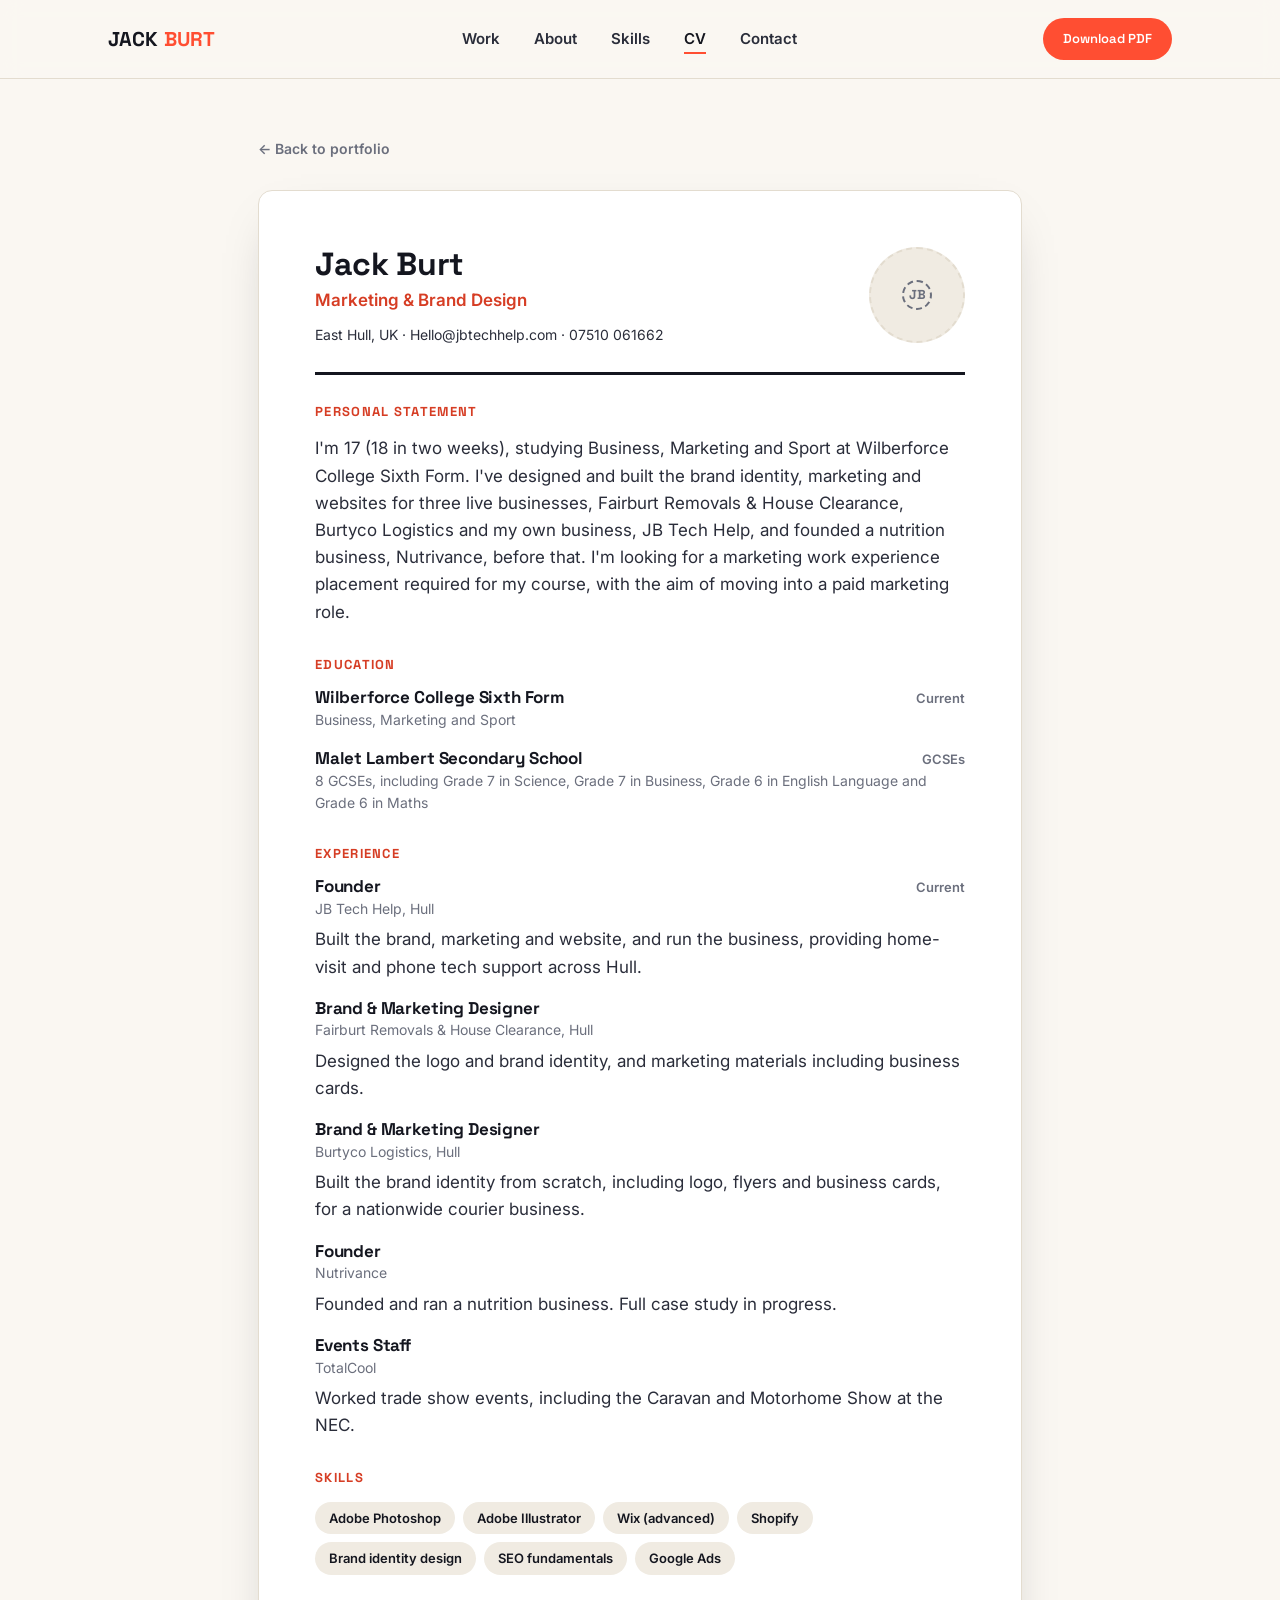
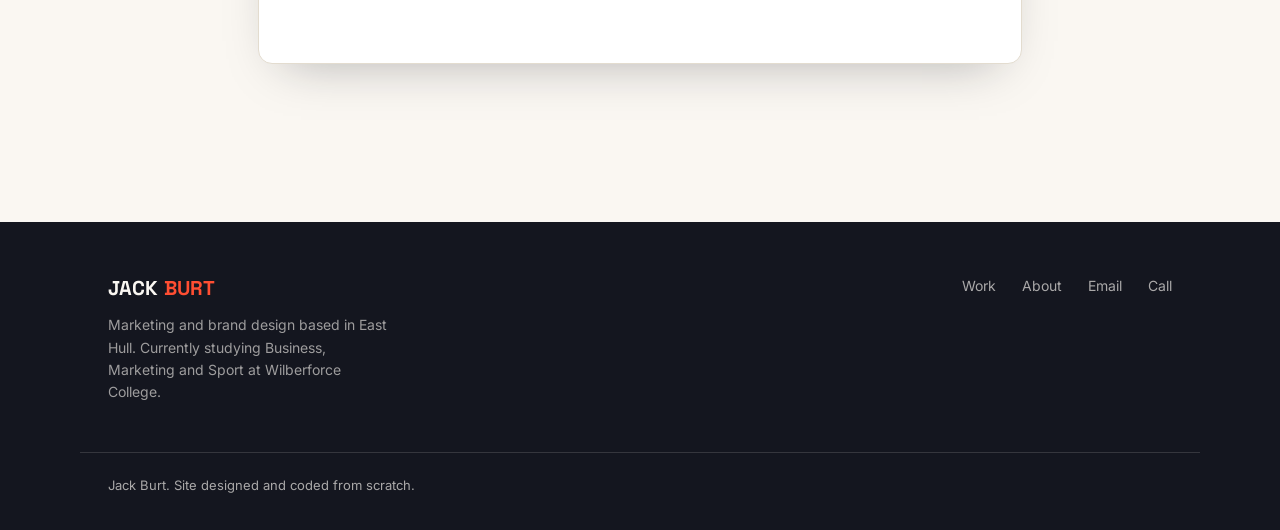
==== cv.html @ b2b3f86e "file structure" ====
<!doctype html>
<html lang="en">
<head>
<meta charset="UTF-8">
<meta name="viewport" content="width=device-width, initial-scale=1.0">
<title>CV | Jack Burt</title>
<meta name="description" content="Jack Burt's CV: education at Wilberforce College and Malet Lambert Secondary School, marketing and brand design experience across three businesses.">
<link rel="preconnect" href="https://fonts.googleapis.com">
<link rel="preconnect" href="https://fonts.gstatic.com" crossorigin>
<link href="https://fonts.googleapis.com/css2?family=Space+Grotesk:wght@500;600;700&family=Inter:wght@400;500;600;700&display=swap" rel="stylesheet">
<link rel="stylesheet" href="assets/css/style.css">
</head>
<body>

<header class="site-nav">
  <div class="container">
    <a href="index.html" class="brand">JACK <span>BURT</span></a>
    <nav>
      <ul class="nav-links">
        <li><a href="index.html#work">Work</a></li>
        <li><a href="index.html#about">About</a></li>
        <li><a href="index.html#skills">Skills</a></li>
        <li><a href="cv.html" class="active">CV</a></li>
        <li><a href="index.html#contact">Contact</a></li>
      </ul>
    </nav>
    <div class="nav-cta">
      <a href="assets/cv/jack-burt-cv.pdf" class="btn btn-accent btn-sm no-print" download>Download PDF</a>
      <button class="nav-toggle" aria-label="Toggle navigation">Menu</button>
    </div>
  </div>
</header>

<section style="padding-top:56px;">
  <div class="container" style="max-width:820px;">
    <a href="index.html" class="cs-back no-print">&larr; Back to portfolio</a>

    <div class="cv-sheet">
      <div class="cv-head">
        <div>
          <h1 style="font-size:32px;margin-bottom:4px;">Jack Burt</h1>
          <p style="margin:0;font-weight:600;color:var(--ember-dark);">Marketing &amp; Brand Design</p>
          <p style="margin:10px 0 0;font-size:14px;">East Hull, UK &middot; Hello@jbtechhelp.com &middot; 07510 061662</p>
        </div>
        <div class="cv-head-photo asset-placeholder">
          <div class="glyph">JB</div>
        </div>
      </div>

      <div class="cv-section">
        <h2>Personal Statement</h2>
        <p>I'm 17 (18 in two weeks), studying Business, Marketing and Sport at Wilberforce College Sixth Form. I've designed and built the brand identity, marketing and websites for three live businesses, Fairburt Removals &amp; House Clearance, Burtyco Logistics and my own business, JB Tech Help, and founded a nutrition business, Nutrivance, before that. I'm looking for a marketing work experience placement required for my course, with the aim of moving into a paid marketing role.</p>
      </div>

      <div class="cv-section">
        <h2>Education</h2>
        <div class="cv-entry">
          <div class="cv-entry-row">
            <h3>Wilberforce College Sixth Form</h3>
            <span class="when">Current</span>
          </div>
          <span class="org">Business, Marketing and Sport</span>
        </div>
        <div class="cv-entry">
          <div class="cv-entry-row">
            <h3>Malet Lambert Secondary School</h3>
            <span class="when">GCSEs</span>
          </div>
          <span class="org">8 GCSEs, including Grade 7 in Science, Grade 7 in Business, Grade 6 in English Language and Grade 6 in Maths</span>
        </div>
      </div>

      <div class="cv-section">
        <h2>Experience</h2>
        <div class="cv-entry">
          <div class="cv-entry-row">
            <h3>Founder</h3>
            <span class="when">Current</span>
          </div>
          <span class="org">JB Tech Help, Hull</span>
          <p style="margin:0;">Built the brand, marketing and website, and run the business, providing home-visit and phone tech support across Hull.</p>
        </div>
        <div class="cv-entry">
          <div class="cv-entry-row">
            <h3>Brand &amp; Marketing Designer</h3>
          </div>
          <span class="org">Fairburt Removals &amp; House Clearance, Hull</span>
          <p style="margin:0;">Designed the logo and brand identity, and marketing materials including business cards.</p>
        </div>
        <div class="cv-entry">
          <div class="cv-entry-row">
            <h3>Brand &amp; Marketing Designer</h3>
          </div>
          <span class="org">Burtyco Logistics, Hull</span>
          <p style="margin:0;">Built the brand identity from scratch, including logo, flyers and business cards, for a nationwide courier business.</p>
        </div>
        <div class="cv-entry">
          <div class="cv-entry-row">
            <h3>Founder</h3>
          </div>
          <span class="org">Nutrivance</span>
          <p style="margin:0;">Founded and ran a nutrition business. Full case study in progress.</p>
        </div>
        <div class="cv-entry">
          <div class="cv-entry-row">
            <h3>Events Staff</h3>
          </div>
          <span class="org">TotalCool</span>
          <p style="margin:0;">Worked trade show events, including the Caravan and Motorhome Show at the NEC.</p>
        </div>
      </div>

      <div class="cv-section">
        <h2>Skills</h2>
        <div class="cv-tags">
          <span>Adobe Photoshop</span>
          <span>Adobe Illustrator</span>
          <span>Wix (advanced)</span>
          <span>Shopify</span>
          <span>Brand identity design</span>
          <span>SEO fundamentals</span>
          <span>Google Ads</span>
        </div>
      </div>
    </div>
  </div>
</section>

<footer style="margin-top:70px;" class="no-print">
  <div class="container">
    <div>
      <a href="index.html" class="brand">JACK <span>BURT</span></a>
      <p style="margin-top:10px;max-width:32ch;color:rgba(250,247,242,0.6);font-size:14px;">Marketing and brand design based in East Hull. Currently studying Business, Marketing and Sport at Wilberforce College.</p>
    </div>
    <ul class="foot-links">
      <li><a href="index.html#work">Work</a></li>
      <li><a href="index.html#about">About</a></li>
      <li><a href="mailto:Hello@jbtechhelp.com">Email</a></li>
      <li><a href="tel:07510061662">Call</a></li>
    </ul>
  </div>
  <div class="container foot-bottom">
    Jack Burt. Site designed and coded from scratch.
  </div>
</footer>

<script src="assets/js/main.js"></script>
</body>
</html>
---- assets/css/style.css ----
/* ==========================================================================
   Jack Burt Portfolio — design system
   ========================================================================== */

:root {
  --ink: #14161f;
  --ink-soft: #2a2d3a;
  --paper: #faf7f2;
  --paper-dim: #f0ebe2;
  --paper-line: #e3dccf;
  --ember: #ff4e32;
  --ember-dark: #d63d24;
  --acid: #c8ff3d;
  --muted: #6b6f7d;
  --white: #ffffff;

  --font-display: "Space Grotesk", "Segoe UI", sans-serif;
  --font-body: "Inter", "Segoe UI", sans-serif;

  --radius: 14px;
  --radius-sm: 8px;
  --container: 1120px;
  --shadow: 0 20px 50px -25px rgba(20, 22, 31, 0.35);
}

* { box-sizing: border-box; }

html { scroll-behavior: smooth; }

body {
  margin: 0;
  background: var(--paper);
  color: var(--ink);
  font-family: var(--font-body);
  font-size: 17px;
  line-height: 1.6;
  -webkit-font-smoothing: antialiased;
}

img { max-width: 100%; display: block; }

a { color: inherit; }

h1, h2, h3, h4 {
  font-family: var(--font-display);
  line-height: 1.1;
  margin: 0 0 0.5em;
  letter-spacing: -0.01em;
}

p { margin: 0 0 1em; color: var(--ink-soft); }

.container {
  max-width: var(--container);
  margin: 0 auto;
  padding: 0 28px;
}

.eyebrow {
  display: inline-flex;
  align-items: center;
  gap: 8px;
  font-family: var(--font-display);
  font-size: 13px;
  font-weight: 600;
  letter-spacing: 0.14em;
  text-transform: uppercase;
  color: var(--ember-dark);
  margin-bottom: 14px;
}

.eyebrow::before {
  content: "";
  width: 22px;
  height: 2px;
  background: var(--ember);
  display: inline-block;
}

/* ---------- Buttons ---------- */
.btn {
  display: inline-flex;
  align-items: center;
  gap: 10px;
  font-family: var(--font-display);
  font-weight: 600;
  font-size: 15px;
  padding: 13px 26px;
  border-radius: 999px;
  text-decoration: none;
  border: 2px solid transparent;
  cursor: pointer;
  transition: transform 0.15s ease, box-shadow 0.15s ease, background 0.15s ease, color 0.15s ease;
}

.btn-primary {
  background: var(--ink);
  color: var(--paper);
}
.btn-primary:hover { transform: translateY(-2px); box-shadow: var(--shadow); background: var(--ember); }

.btn-ghost {
  background: transparent;
  color: var(--ink);
  border-color: var(--ink);
}
.btn-ghost:hover { transform: translateY(-2px); background: var(--ink); color: var(--paper); }

.btn-accent {
  background: var(--ember);
  color: var(--white);
}
.btn-accent:hover { transform: translateY(-2px); box-shadow: var(--shadow); background: var(--ember-dark); }

.btn-sm { padding: 9px 18px; font-size: 13px; }

/* ---------- Nav ---------- */
.site-nav {
  position: sticky;
  top: 0;
  z-index: 50;
  background: rgba(250, 247, 242, 0.88);
  backdrop-filter: blur(10px);
  border-bottom: 1px solid var(--paper-line);
}

.site-nav .container {
  display: flex;
  align-items: center;
  justify-content: space-between;
  height: 78px;
}

.brand {
  font-family: var(--font-display);
  font-weight: 700;
  font-size: 20px;
  text-decoration: none;
  color: var(--ink);
  display: flex;
  align-items: baseline;
  gap: 6px;
}
.brand span { color: var(--ember); }

.nav-links {
  display: flex;
  align-items: center;
  gap: 34px;
  list-style: none;
  margin: 0;
  padding: 0;
}

.nav-links a {
  text-decoration: none;
  font-weight: 600;
  font-size: 15px;
  color: var(--ink-soft);
  position: relative;
  padding-bottom: 4px;
}
.nav-links a:hover, .nav-links a.active { color: var(--ink); }
.nav-links a.active::after {
  content: "";
  position: absolute;
  left: 0; right: 0; bottom: -2px;
  height: 2px;
  background: var(--ember);
}

.nav-cta { display: flex; align-items: center; gap: 14px; }

.nav-toggle {
  display: none;
  background: none;
  border: none;
  font-family: var(--font-display);
  font-weight: 700;
  font-size: 14px;
  cursor: pointer;
}

@media (max-width: 820px) {
  .nav-links { display: none; }
  .nav-toggle { display: block; }
  .nav-links.open {
    display: flex;
    flex-direction: column;
    position: absolute;
    top: 78px; left: 0; right: 0;
    background: var(--paper);
    padding: 20px 28px 28px;
    border-bottom: 1px solid var(--paper-line);
    gap: 18px;
  }
}

/* ---------- Hero ---------- */
.hero {
  padding: 100px 0 80px;
  position: relative;
  overflow: hidden;
}

.hero::before {
  content: "";
  position: absolute;
  top: -160px; right: -160px;
  width: 480px; height: 480px;
  background: radial-gradient(circle, rgba(255, 78, 50, 0.16), transparent 70%);
  border-radius: 50%;
  pointer-events: none;
}

.hero-grid {
  display: grid;
  grid-template-columns: 1.2fr 0.8fr;
  gap: 60px;
  align-items: center;
}

.hero h1 {
  font-size: clamp(42px, 6vw, 74px);
  margin-bottom: 22px;
}

.hero h1 .accent { color: var(--ember); }

.hero-lede {
  font-size: 19px;
  max-width: 46ch;
  color: var(--ink-soft);
}

.hero-actions {
  display: flex;
  gap: 16px;
  margin-top: 34px;
  flex-wrap: wrap;
}

.hero-facts {
  display: flex;
  gap: 28px;
  margin-top: 46px;
  flex-wrap: wrap;
}

.hero-fact strong {
  display: block;
  font-family: var(--font-display);
  font-size: 26px;
}
.hero-fact span {
  font-size: 13px;
  color: var(--muted);
  text-transform: uppercase;
  letter-spacing: 0.08em;
}

.headshot-frame {
  aspect-ratio: 4/5;
  border-radius: var(--radius);
  background: var(--ink);
  position: relative;
  overflow: hidden;
  box-shadow: var(--shadow);
}

.headshot-frame img {
  width: 100%; height: 100%; object-fit: cover;
}

.headshot-placeholder {
  position: absolute;
  inset: 10px;
  border: 2px dashed rgba(250, 247, 242, 0.35);
  border-radius: calc(var(--radius) - 4px);
  display: flex;
  flex-direction: column;
  align-items: center;
  justify-content: center;
  gap: 10px;
  color: rgba(250, 247, 242, 0.65);
  text-align: center;
  padding: 20px;
}
.headshot-placeholder .glyph {
  width: 56px; height: 56px;
  border-radius: 50%;
  border: 2px dashed rgba(250, 247, 242, 0.5);
  display: flex; align-items: center; justify-content: center;
  font-family: var(--font-display);
  font-size: 22px;
}
.headshot-placeholder small {
  font-size: 12px;
  letter-spacing: 0.04em;
}

@media (max-width: 900px) {
  .hero-grid { grid-template-columns: 1fr; }
  .headshot-frame { max-width: 320px; margin: 0 auto; }
}

/* ---------- Sections ---------- */
section { padding: 88px 0; }
.section-dark { background: var(--ink); color: var(--paper); }
.section-dark p { color: rgba(250, 247, 242, 0.75); }
.section-dark h2 { color: var(--paper); }
.section-dim { background: var(--paper-dim); }

.section-head {
  max-width: 640px;
  margin-bottom: 48px;
}

.section-head h2 { font-size: clamp(30px, 4vw, 42px); }

/* ---------- Work / case study cards ---------- */
.work-grid {
  display: grid;
  grid-template-columns: repeat(2, 1fr);
  gap: 26px;
}

.work-card {
  background: var(--white);
  border-radius: var(--radius);
  border: 1px solid var(--paper-line);
  padding: 34px;
  text-decoration: none;
  color: var(--ink);
  display: flex;
  flex-direction: column;
  gap: 18px;
  transition: transform 0.2s ease, box-shadow 0.2s ease, border-color 0.2s ease;
  position: relative;
}

.work-card:hover {
  transform: translateY(-6px);
  box-shadow: var(--shadow);
  border-color: transparent;
}

.work-card .tag {
  align-self: flex-start;
  font-size: 12px;
  font-weight: 700;
  letter-spacing: 0.08em;
  text-transform: uppercase;
  padding: 6px 12px;
  border-radius: 999px;
  background: var(--paper-dim);
  color: var(--ink-soft);
}

.work-card.is-soon { opacity: 0.75; }
.work-card.is-soon .tag { background: rgba(255, 78, 50, 0.12); color: var(--ember-dark); }

.work-card h3 { font-size: 26px; margin-bottom: 4px; }

.work-card .biz { font-size: 13px; color: var(--muted); text-transform: uppercase; letter-spacing: 0.06em; margin-bottom: 2px;}

.work-card .go {
  margin-top: auto;
  display: flex;
  align-items: center;
  gap: 8px;
  font-family: var(--font-display);
  font-weight: 700;
  font-size: 14px;
}

.work-card .go .arrow { transition: transform 0.2s ease; }
.work-card:hover .go .arrow { transform: translateX(6px); }

@media (max-width: 760px) {
  .work-grid { grid-template-columns: 1fr; }
}

/* ---------- Skills ---------- */
.skills-grid {
  display: grid;
  grid-template-columns: repeat(auto-fit, minmax(220px, 1fr));
  gap: 22px;
}

.skill-card {
  background: rgba(250, 247, 242, 0.04);
  border: 1px solid rgba(250, 247, 242, 0.14);
  border-radius: var(--radius-sm);
  padding: 24px;
}

.skill-card h4 { color: var(--acid); font-size: 15px; text-transform: uppercase; letter-spacing: 0.06em; margin-bottom: 10px; }
.skill-card ul { margin: 0; padding-left: 18px; }
.skill-card li { margin-bottom: 6px; color: rgba(250, 247, 242, 0.8); }

/* ---------- CV teaser / contact ---------- */
.split {
  display: grid;
  grid-template-columns: 1fr 1fr;
  gap: 50px;
  align-items: center;
}

@media (max-width: 860px) {
  .split { grid-template-columns: 1fr; }
}

.contact-list { list-style: none; padding: 0; margin: 24px 0 0; display: flex; flex-direction: column; gap: 14px; }
.contact-list a { text-decoration: none; font-weight: 600; font-size: 18px; border-bottom: 2px solid var(--ember); padding-bottom: 2px; }

/* ---------- Footer ---------- */
footer {
  background: var(--ink);
  color: rgba(250, 247, 242, 0.65);
  padding: 50px 0 34px;
}
footer .container {
  display: flex;
  justify-content: space-between;
  align-items: flex-start;
  flex-wrap: wrap;
  gap: 24px;
}
footer .brand { color: var(--paper); }
footer .foot-links { display: flex; gap: 26px; list-style: none; padding: 0; margin: 0; flex-wrap: wrap; }
footer .foot-links a { text-decoration: none; color: rgba(250, 247, 242, 0.65); font-size: 14px; }
footer .foot-links a:hover { color: var(--paper); }
footer .foot-bottom {
  border-top: 1px solid rgba(250, 247, 242, 0.14);
  margin-top: 34px;
  padding-top: 22px;
  font-size: 13px;
}

/* ---------- Case study pages ---------- */
.cs-hero {
  padding: 60px 0 50px;
}
.cs-back {
  display: inline-flex;
  align-items: center;
  gap: 8px;
  text-decoration: none;
  font-weight: 600;
  font-size: 14px;
  color: var(--muted);
  margin-bottom: 30px;
}
.cs-back:hover { color: var(--ink); }

.cs-meta-row {
  display: flex;
  align-items: center;
  gap: 20px;
  flex-wrap: wrap;
  margin-top: 26px;
}

.cs-meta {
  display: flex;
  flex-direction: column;
  gap: 2px;
  padding-right: 22px;
  border-right: 1px solid var(--paper-line);
}
.cs-meta:last-child { border-right: none; }
.cs-meta span { font-size: 12px; text-transform: uppercase; letter-spacing: 0.07em; color: var(--muted); }
.cs-meta strong { font-family: var(--font-display); font-size: 16px; }

.logo-panel {
  background: var(--white);
  border: 1px solid var(--paper-line);
  border-radius: var(--radius);
  padding: 50px;
  display: flex;
  align-items: center;
  justify-content: center;
  min-height: 220px;
}
.logo-panel img { max-height: 160px; }

.asset-placeholder {
  border: 2px dashed var(--paper-line);
  border-radius: var(--radius-sm);
  background: var(--paper-dim);
  display: flex;
  flex-direction: column;
  align-items: center;
  justify-content: center;
  text-align: center;
  gap: 8px;
  color: var(--muted);
  padding: 30px 16px;
  min-height: 100%;
}
.asset-placeholder .glyph {
  width: 40px; height: 40px;
  border-radius: 50%;
  border: 2px dashed var(--muted);
  display: flex; align-items: center; justify-content: center;
  font-family: var(--font-display);
  font-weight: 700;
}
.asset-placeholder code {
  font-size: 12px;
  background: var(--paper);
  border: 1px solid var(--paper-line);
  padding: 2px 8px;
  border-radius: 6px;
}

.gallery {
  display: grid;
  grid-template-columns: repeat(3, 1fr);
  gap: 20px;
}
.gallery-item { aspect-ratio: 4/3; }
.gallery-item.tall { aspect-ratio: 3/4; }
.gallery-item.wide { aspect-ratio: 16/9; grid-column: span 2; }
.gallery-item img, .gallery-item .asset-placeholder { width: 100%; height: 100%; border-radius: var(--radius-sm); object-fit: cover; }

@media (max-width: 760px) {
  .gallery { grid-template-columns: repeat(2, 1fr); }
  .gallery-item.wide { grid-column: span 2; }
}

.site-feature {
  background: var(--ink);
  color: var(--paper);
  border-radius: var(--radius);
  padding: 50px;
  display: grid;
  grid-template-columns: 1fr 1fr;
  gap: 40px;
  align-items: center;
}
.site-feature p { color: rgba(250, 247, 242, 0.75); }
.site-feature .preview {
  border-radius: var(--radius-sm);
  overflow: hidden;
  border: 1px solid rgba(250, 247, 242, 0.16);
  box-shadow: 0 30px 60px -30px rgba(0,0,0,0.6);
}
.site-feature .preview img { width: 100%; display: block; }

@media (max-width: 860px) {
  .site-feature { grid-template-columns: 1fr; padding: 34px; }
}

.impact-list {
  list-style: none;
  padding: 0;
  margin: 0;
  display: grid;
  grid-template-columns: repeat(2, 1fr);
  gap: 20px;
}
.impact-list li {
  background: var(--white);
  border: 1px solid var(--paper-line);
  border-radius: var(--radius-sm);
  padding: 22px 24px;
}
.impact-list strong { display: block; font-family: var(--font-display); margin-bottom: 6px; }

@media (max-width: 760px) {
  .impact-list { grid-template-columns: 1fr; }
}

.cs-nav {
  display: flex;
  justify-content: space-between;
  border-top: 1px solid var(--paper-line);
  padding-top: 34px;
}
.cs-nav a {
  text-decoration: none;
  font-family: var(--font-display);
  font-weight: 700;
  color: var(--ink);
}
.cs-nav .dir { display: block; font-size: 12px; color: var(--muted); font-weight: 500; margin-bottom: 4px; font-family: var(--font-body); text-transform: uppercase; letter-spacing: 0.06em; }

.pill-note {
  display: inline-block;
  background: rgba(255, 78, 50, 0.12);
  color: var(--ember-dark);
  font-size: 13px;
  font-weight: 600;
  padding: 8px 16px;
  border-radius: 999px;
  margin-bottom: 20px;
}

/* ---------- CV page ---------- */
.cv-sheet {
  background: var(--white);
  border: 1px solid var(--paper-line);
  border-radius: var(--radius);
  padding: 56px;
  box-shadow: var(--shadow);
}
.cv-head {
  display: flex;
  justify-content: space-between;
  align-items: flex-start;
  gap: 30px;
  border-bottom: 3px solid var(--ink);
  padding-bottom: 26px;
  margin-bottom: 30px;
}
.cv-head-photo {
  width: 96px; height: 96px;
  border-radius: 50%;
  flex-shrink: 0;
}
.cv-head-photo img { width: 100%; height: 100%; border-radius: 50%; object-fit: cover; }
.cv-head-photo.asset-placeholder { min-height: 96px; padding: 0; }
.cv-head-photo .glyph { width: 30px; height: 30px; font-size: 13px; }
.cv-head-photo small { display: none; }

.cv-section { margin-bottom: 32px; }
.cv-section h2 {
  font-size: 13px;
  text-transform: uppercase;
  letter-spacing: 0.1em;
  color: var(--ember-dark);
  margin-bottom: 16px;
}
.cv-entry { margin-bottom: 18px; }
.cv-entry-row { display: flex; justify-content: space-between; gap: 14px; flex-wrap: wrap; }
.cv-entry h3 { font-size: 17px; margin-bottom: 2px; }
.cv-entry .when { font-size: 13px; color: var(--muted); white-space: nowrap; font-weight: 600; }
.cv-entry .org { font-size: 14px; color: var(--muted); margin-bottom: 6px; display: block; }
.cv-tags { display: flex; flex-wrap: wrap; gap: 8px; }
.cv-tags span { background: var(--paper-dim); border-radius: 999px; padding: 6px 14px; font-size: 13px; font-weight: 600; }

@media print {
  .site-nav, footer, .no-print { display: none !important; }
  body { background: var(--white); }
  .cv-sheet { box-shadow: none; border: none; padding: 0; }
  section { padding: 0; }
  .cv-entry, .cv-head, .cv-section h2 { break-inside: avoid; page-break-inside: avoid; }
  .cv-section { break-inside: avoid-page; }
}

@media (max-width: 640px) {
  .cv-sheet { padding: 28px; }
  .cv-head { flex-direction: column; }
}
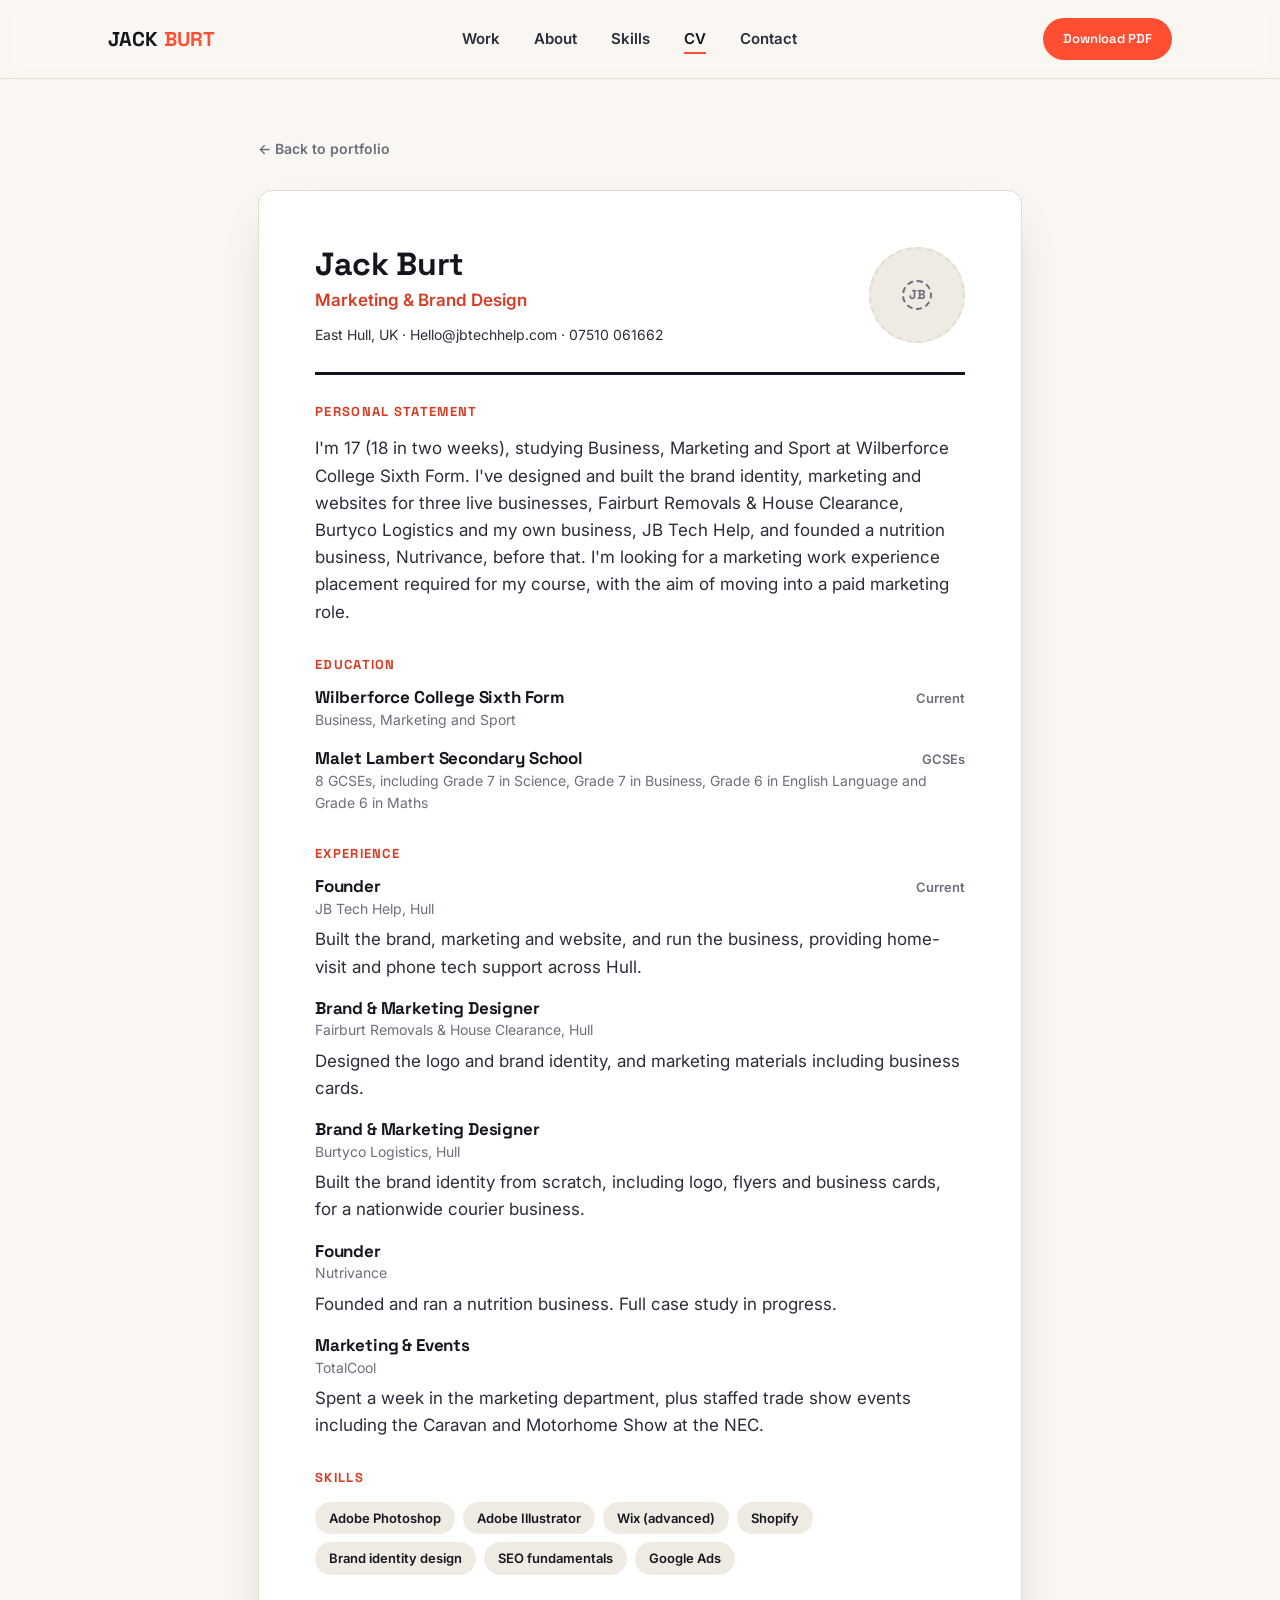
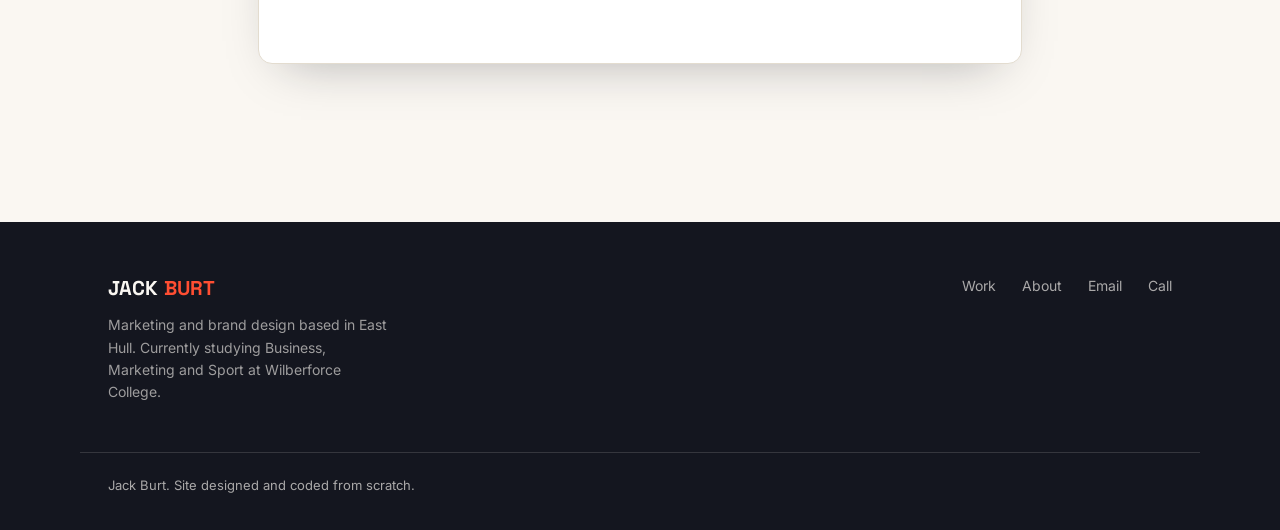
==== commit e8d3e740: "Add files via upload" ====
--- a/cv.html
+++ b/cv.html
@@ -103,10 +103,10 @@
         </div>
         <div class="cv-entry">
           <div class="cv-entry-row">
-            <h3>Events Staff</h3>
+            <h3>Marketing &amp; Events</h3>
           </div>
           <span class="org">TotalCool</span>
-          <p style="margin:0;">Worked trade show events, including the Caravan and Motorhome Show at the NEC.</p>
+          <p style="margin:0;">Spent a week in the marketing department, plus staffed trade show events including the Caravan and Motorhome Show at the NEC.</p>
         </div>
       </div>
 
--- a/assets/css/style.css
+++ b/assets/css/style.css
@@ -345,6 +345,23 @@
   border-color: transparent;
 }
 
+.work-card-logo {
+  width: 48px;
+  height: 48px;
+  border-radius: 10px;
+  background: var(--paper-dim);
+  border: 2px dashed var(--paper-line);
+  display: flex;
+  align-items: center;
+  justify-content: center;
+  overflow: hidden;
+  font-family: var(--font-display);
+  font-weight: 700;
+  font-size: 14px;
+  color: var(--muted);
+}
+.work-card-logo img { width: 100%; height: 100%; object-fit: contain; }
+
 .work-card .tag {
   align-self: flex-start;
   font-size: 12px;
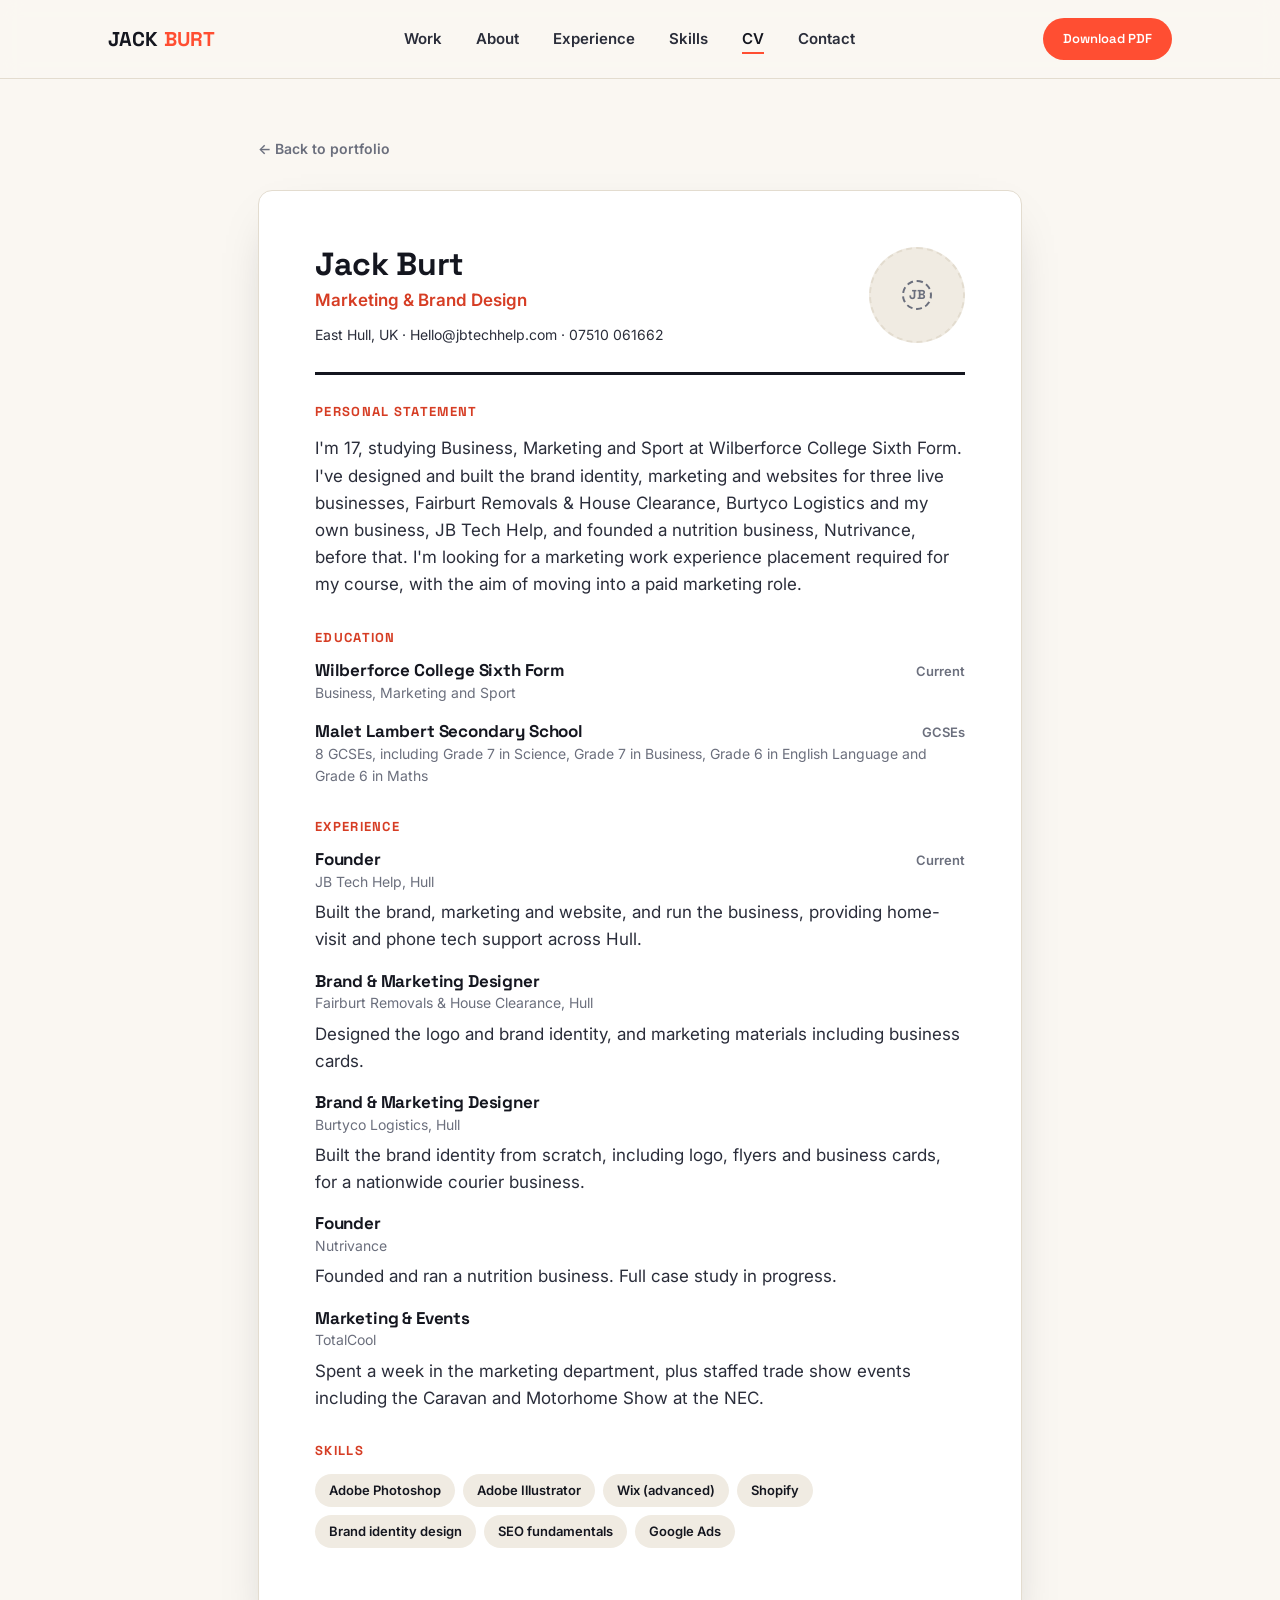
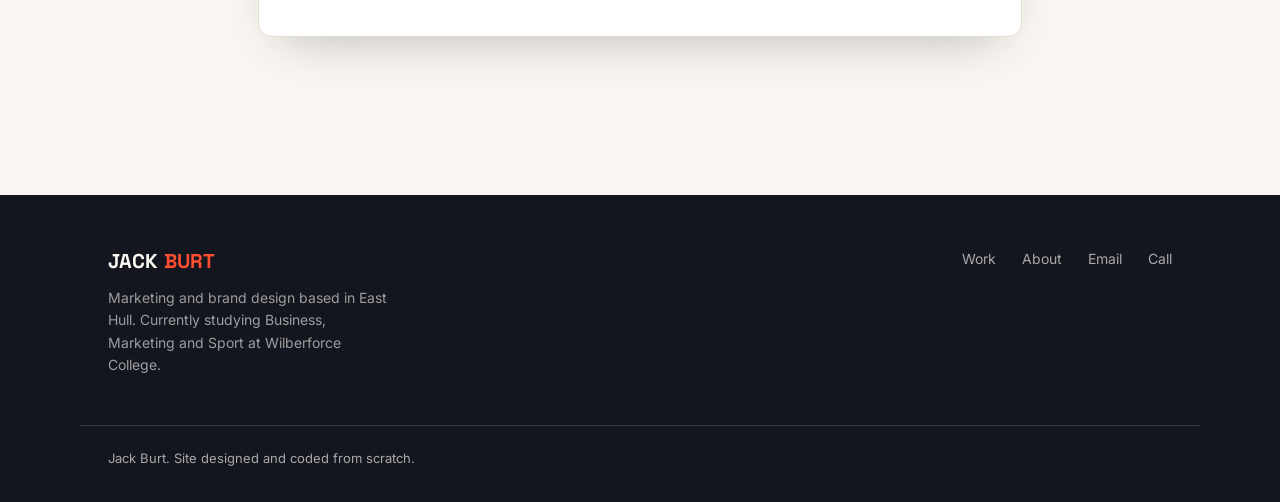
==== commit bb3153ad: "Add files via upload" ====
--- a/cv.html
+++ b/cv.html
@@ -19,6 +19,7 @@
       <ul class="nav-links">
         <li><a href="index.html#work">Work</a></li>
         <li><a href="index.html#about">About</a></li>
+        <li><a href="index.html#experience">Experience</a></li>
         <li><a href="index.html#skills">Skills</a></li>
         <li><a href="cv.html" class="active">CV</a></li>
         <li><a href="index.html#contact">Contact</a></li>
@@ -49,7 +50,7 @@
 
       <div class="cv-section">
         <h2>Personal Statement</h2>
-        <p>I'm 17 (18 in two weeks), studying Business, Marketing and Sport at Wilberforce College Sixth Form. I've designed and built the brand identity, marketing and websites for three live businesses, Fairburt Removals &amp; House Clearance, Burtyco Logistics and my own business, JB Tech Help, and founded a nutrition business, Nutrivance, before that. I'm looking for a marketing work experience placement required for my course, with the aim of moving into a paid marketing role.</p>
+        <p>I'm 17, studying Business, Marketing and Sport at Wilberforce College Sixth Form. I've designed and built the brand identity, marketing and websites for three live businesses, Fairburt Removals &amp; House Clearance, Burtyco Logistics and my own business, JB Tech Help, and founded a nutrition business, Nutrivance, before that. I'm looking for a marketing work experience placement required for my course, with the aim of moving into a paid marketing role.</p>
       </div>
 
       <div class="cv-section">
--- a/assets/css/style.css
+++ b/assets/css/style.css
@@ -537,10 +537,21 @@
   grid-template-columns: repeat(3, 1fr);
   gap: 20px;
 }
-.gallery-item { aspect-ratio: 4/3; }
+.gallery-item {
+  aspect-ratio: 4/3;
+  background: var(--white);
+  border: 1px solid var(--paper-line);
+  border-radius: var(--radius-sm);
+  padding: 12px;
+  box-sizing: border-box;
+  display: flex;
+  align-items: center;
+  justify-content: center;
+}
 .gallery-item.tall { aspect-ratio: 3/4; }
 .gallery-item.wide { aspect-ratio: 16/9; grid-column: span 2; }
-.gallery-item img, .gallery-item .asset-placeholder { width: 100%; height: 100%; border-radius: var(--radius-sm); object-fit: cover; }
+.gallery-item img { max-width: 100%; max-height: 100%; width: auto; height: auto; object-fit: contain; }
+.gallery-item .asset-placeholder { width: 100%; height: 100%; }
 
 @media (max-width: 760px) {
   .gallery { grid-template-columns: repeat(2, 1fr); }
@@ -586,8 +597,13 @@
 }
 .impact-list strong { display: block; font-family: var(--font-display); margin-bottom: 6px; }
 
+.impact-list.cols-3 { grid-template-columns: repeat(3, 1fr); }
+
 @media (max-width: 760px) {
   .impact-list { grid-template-columns: 1fr; }
+}
+@media (max-width: 900px) {
+  .impact-list.cols-3 { grid-template-columns: 1fr; }
 }
 
 .cs-nav {
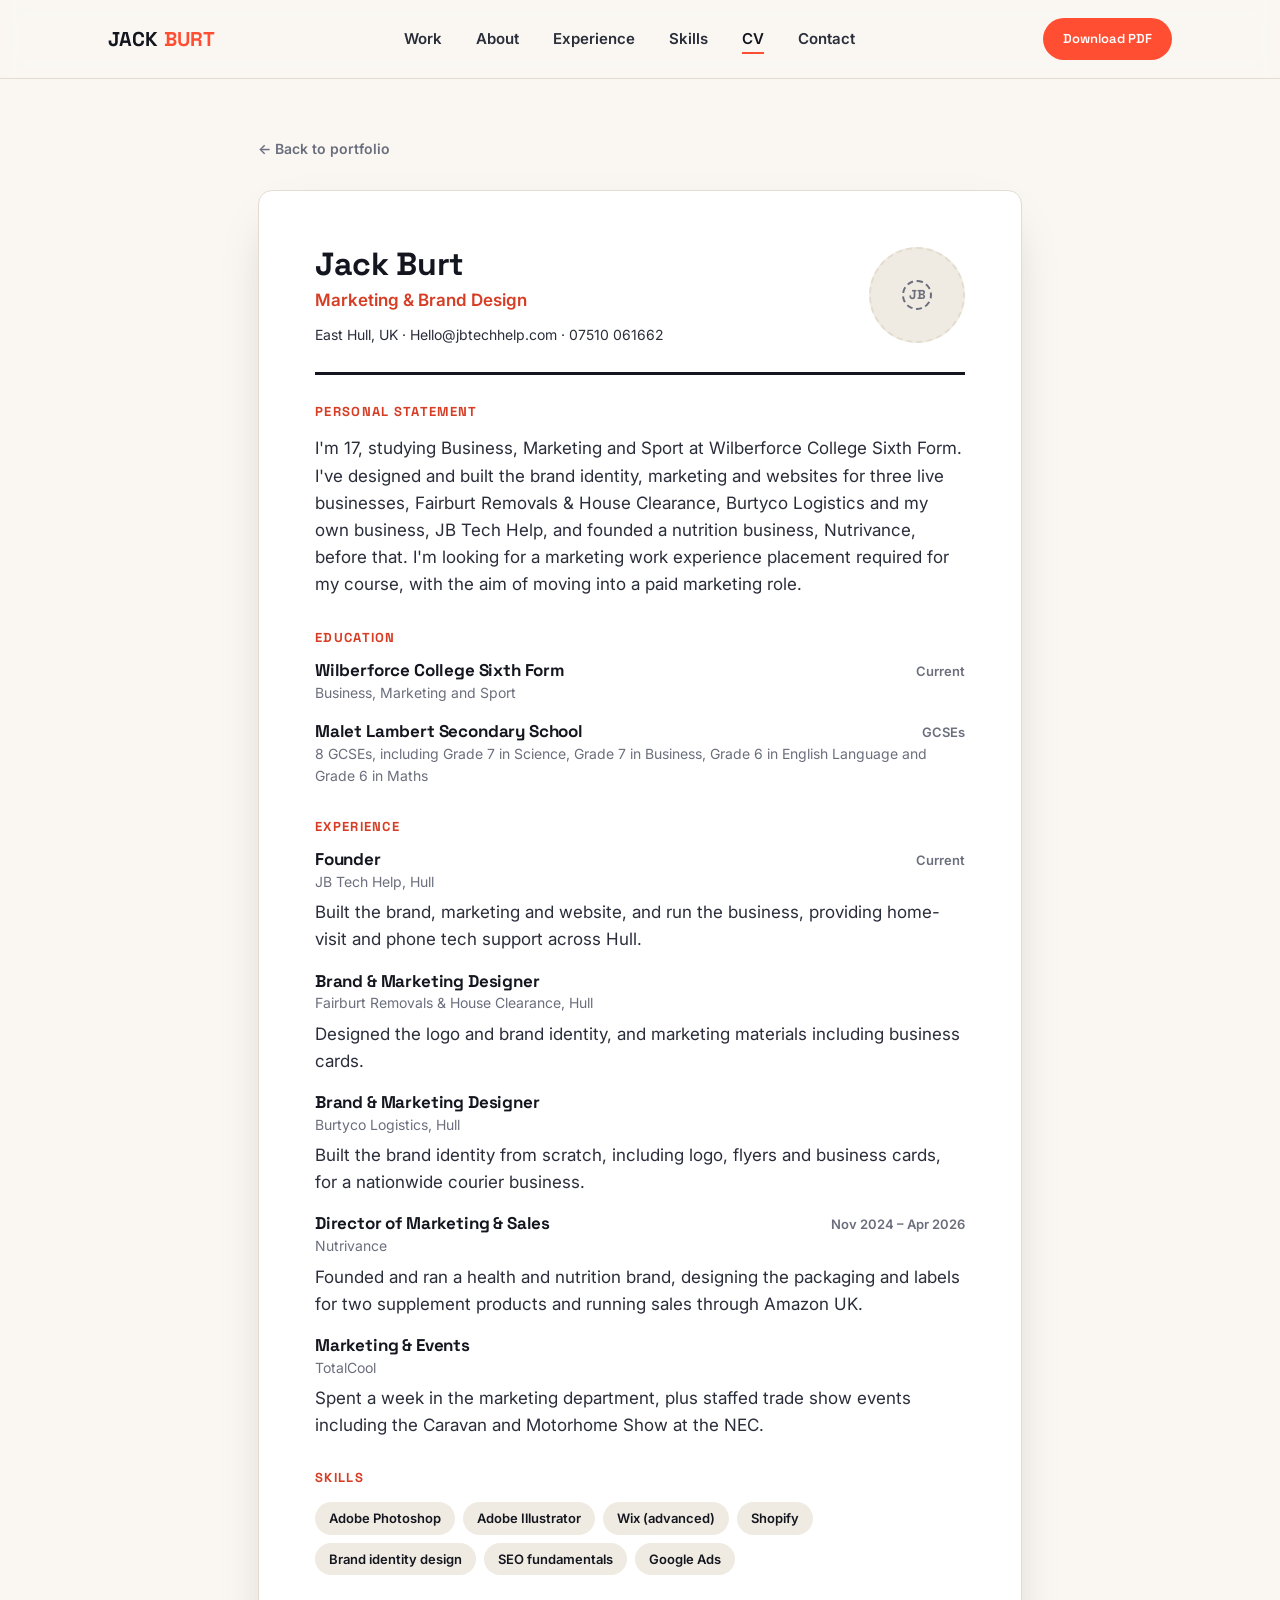
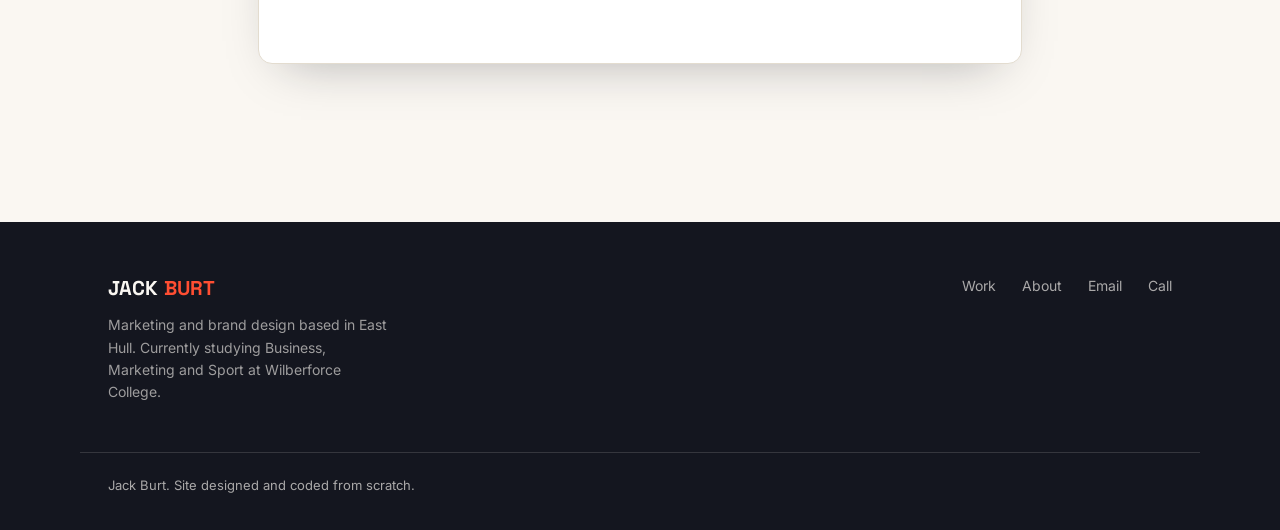
==== commit 901a6fd0: "Add files via upload" ====
--- a/cv.html
+++ b/cv.html
@@ -97,10 +97,11 @@
         </div>
         <div class="cv-entry">
           <div class="cv-entry-row">
-            <h3>Founder</h3>
+            <h3>Director of Marketing &amp; Sales</h3>
+            <span class="when">Nov 2024 &ndash; Apr 2026</span>
           </div>
           <span class="org">Nutrivance</span>
-          <p style="margin:0;">Founded and ran a nutrition business. Full case study in progress.</p>
+          <p style="margin:0;">Founded and ran a health and nutrition brand, designing the packaging and labels for two supplement products and running sales through Amazon UK.</p>
         </div>
         <div class="cv-entry">
           <div class="cv-entry-row">
--- a/assets/css/style.css
+++ b/assets/css/style.css
@@ -346,6 +346,17 @@
 }
 
 .work-card-logo {
+  display: flex;
+  align-items: center;
+  min-height: 88px;
+}
+.work-card-logo img {
+  max-height: 88px;
+  width: auto;
+  max-width: 100%;
+  object-fit: contain;
+}
+.work-card-logo .glyph {
   width: 48px;
   height: 48px;
   border-radius: 10px;
@@ -354,13 +365,11 @@
   display: flex;
   align-items: center;
   justify-content: center;
-  overflow: hidden;
   font-family: var(--font-display);
   font-weight: 700;
   font-size: 14px;
   color: var(--muted);
 }
-.work-card-logo img { width: 100%; height: 100%; object-fit: contain; }
 
 .work-card .tag {
   align-self: flex-start;
@@ -491,16 +500,13 @@
 .cs-meta strong { font-family: var(--font-display); font-size: 16px; }
 
 .logo-panel {
-  background: var(--white);
-  border: 1px solid var(--paper-line);
-  border-radius: var(--radius);
-  padding: 50px;
   display: flex;
   align-items: center;
   justify-content: center;
-  min-height: 220px;
-}
-.logo-panel img { max-height: 160px; }
+  min-height: 160px;
+  padding: 20px 0;
+}
+.logo-panel img { max-height: 240px; max-width: 100%; }
 
 .asset-placeholder {
   border: 2px dashed var(--paper-line);
@@ -539,11 +545,6 @@
 }
 .gallery-item {
   aspect-ratio: 4/3;
-  background: var(--white);
-  border: 1px solid var(--paper-line);
-  border-radius: var(--radius-sm);
-  padding: 12px;
-  box-sizing: border-box;
   display: flex;
   align-items: center;
   justify-content: center;
